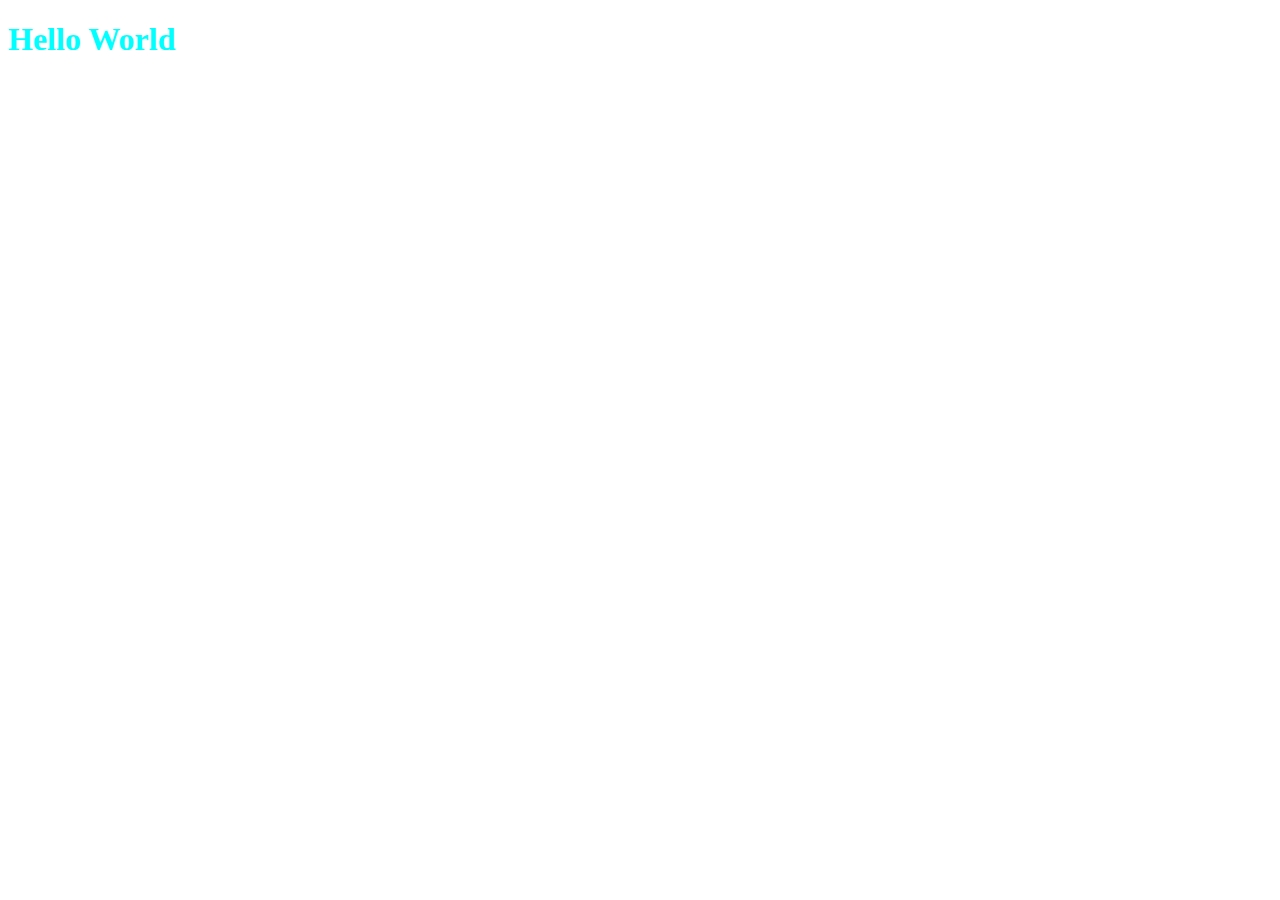
==== index.html @ e7db72a6 "Created index.html" ====
<!DOCTYPE html>
<html lang="en">
<head>
  <meta charset="UTF-8">
  <meta http-equiv="X-UA-Compatible" content="IE=edge">
  <meta name="viewport" content="width=device-width, initial-scale=1.0">
  <link rel="stylesheet" href="style.css">
  <title>Document</title>
</head>
<body>
  <h1 class="h1 h1_style">Hello World</h1>
</body>
</html>
---- style.css ----
.h1_style{
  color: aqua;
}
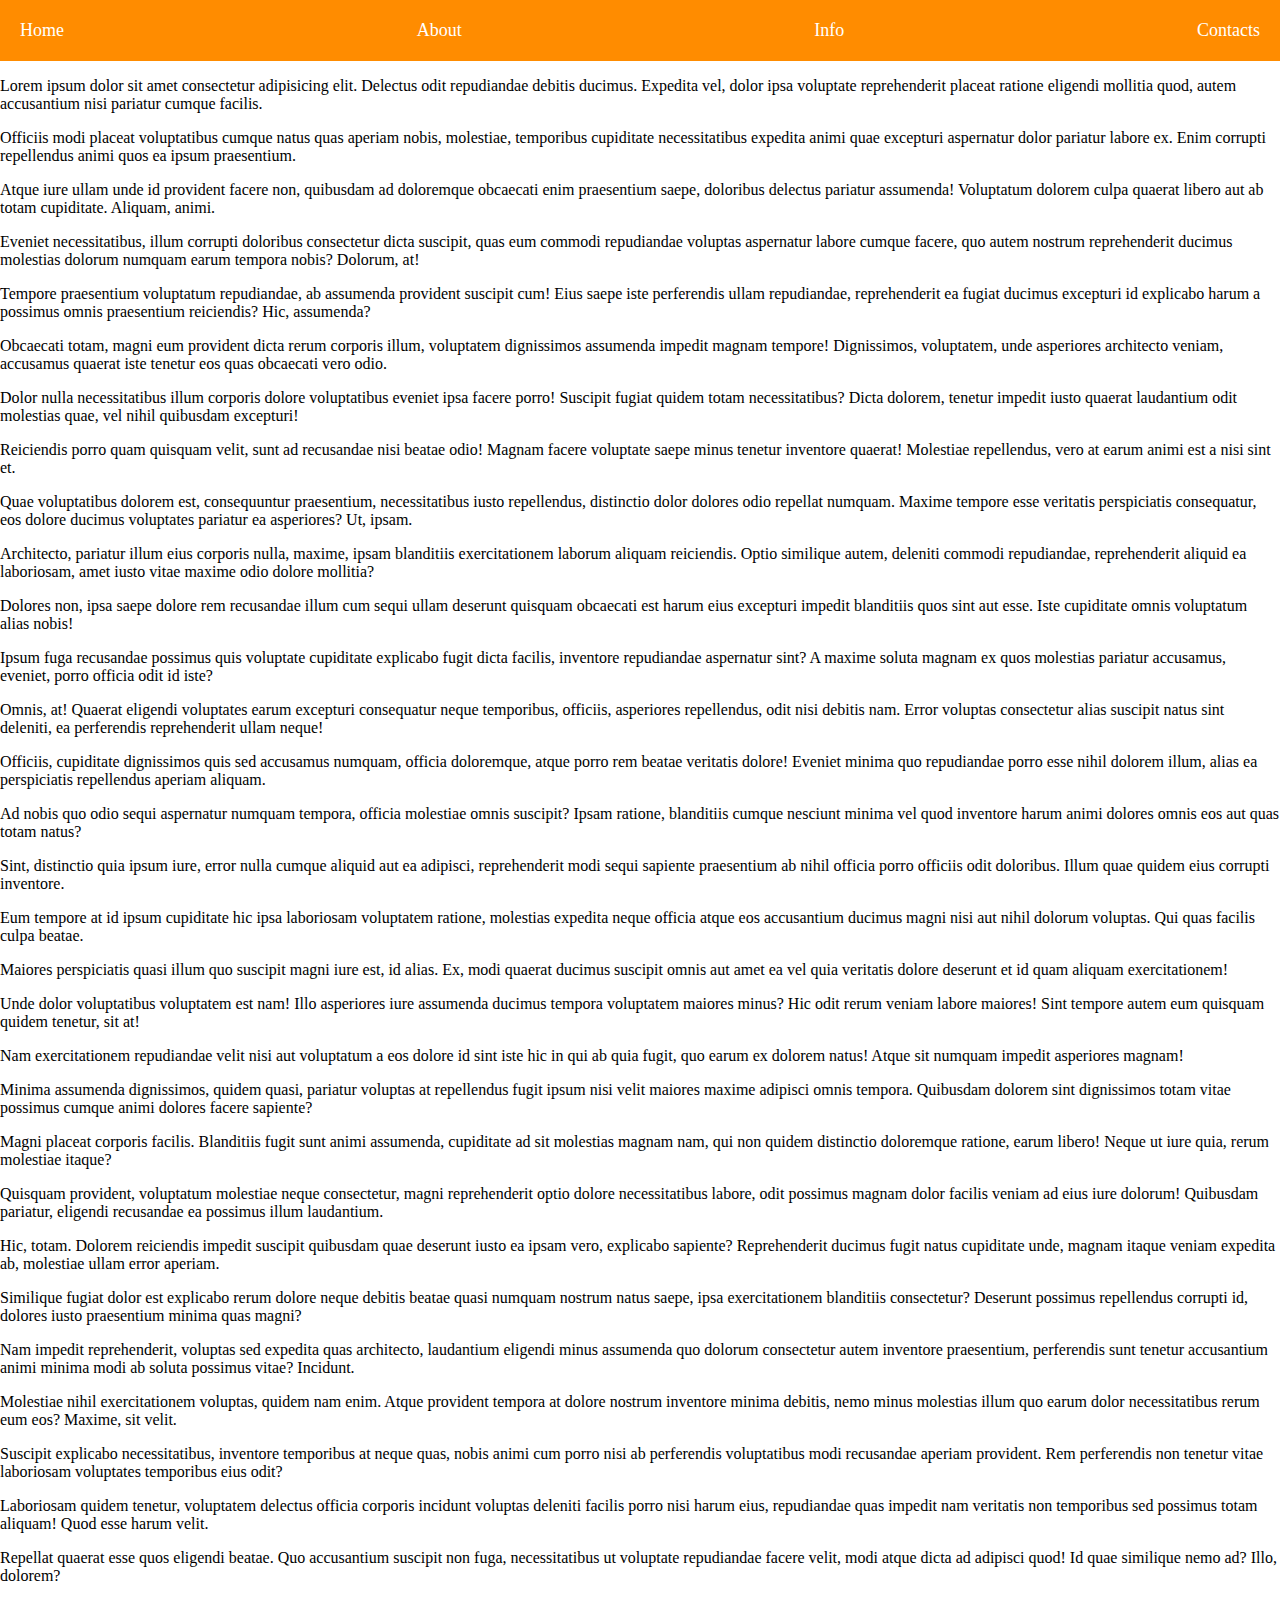
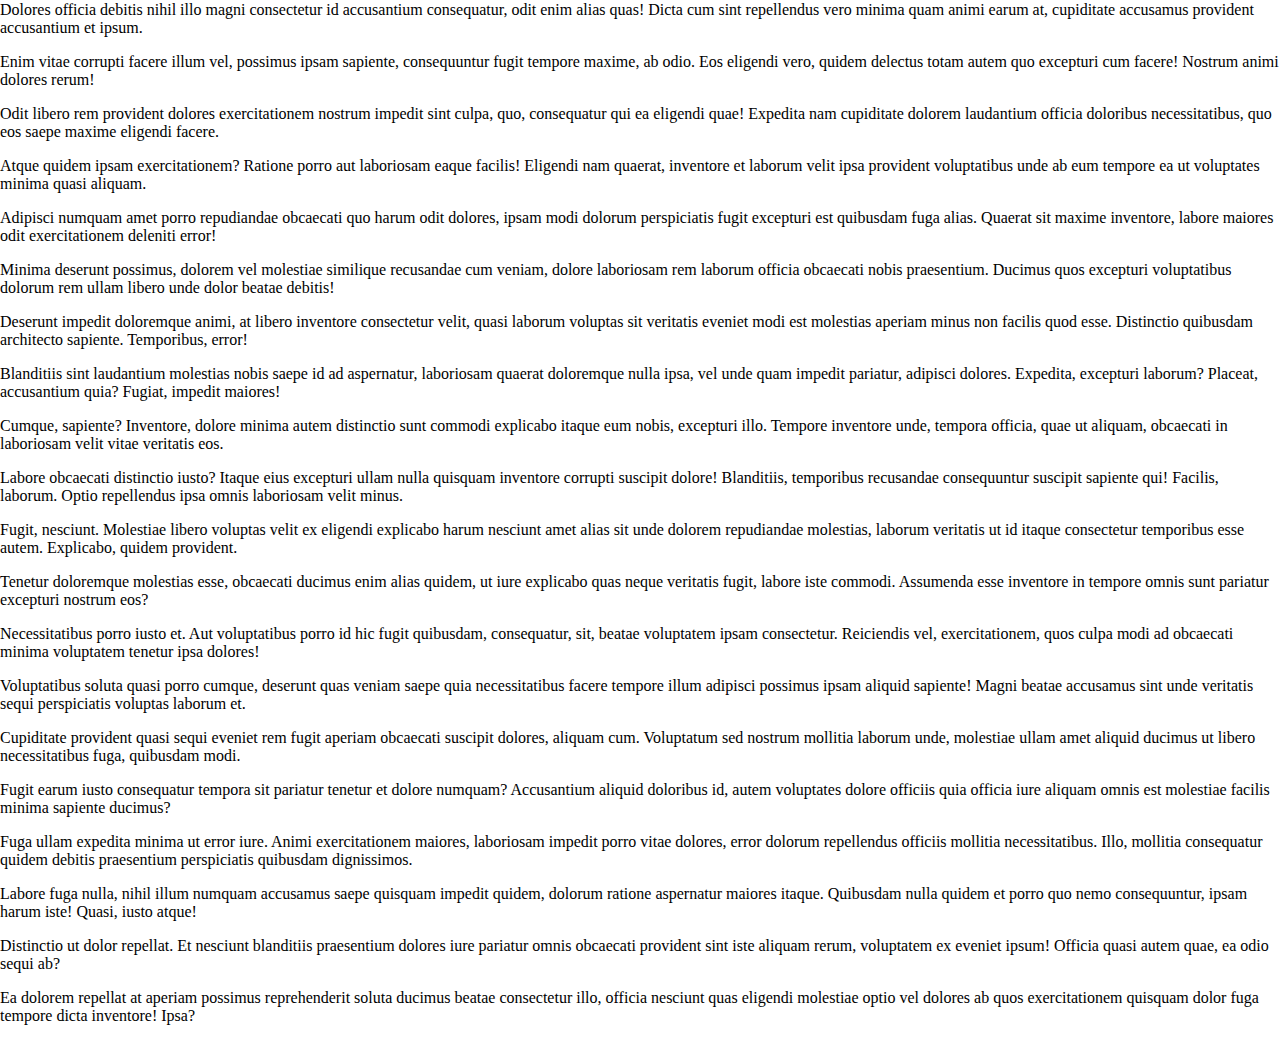
==== commit 13371770: "Navigation" ====
--- a/index.html
+++ b/index.html
@@ -8,6 +8,74 @@
   <title>Document</title>
 </head>
 <body>
-  <h1 class="h1 h1_style">Hello World</h1>
+  
+  <nav class="nav1">
+    <ul class="ul1">
+      <li><a href="index.html">Home</a></li>
+      <li><a href="about.html">About</a></li>
+      <li><a href="info.html">Info</a></li>
+      <li><a href="contact.html">Contacts</a></li>
+
+
+
+     
+
+        
+      
+    </ul>
+  </nav>
+
+  <p>Lorem ipsum dolor sit amet consectetur adipisicing elit. Delectus odit repudiandae debitis ducimus. Expedita vel, dolor ipsa voluptate reprehenderit placeat ratione eligendi mollitia quod, autem accusantium nisi pariatur cumque facilis.</p>
+  <p>Officiis modi placeat voluptatibus cumque natus quas aperiam nobis, molestiae, temporibus cupiditate necessitatibus expedita animi quae excepturi aspernatur dolor pariatur labore ex. Enim corrupti repellendus animi quos ea ipsum praesentium.</p>
+  <p>Atque iure ullam unde id provident facere non, quibusdam ad doloremque obcaecati enim praesentium saepe, doloribus delectus pariatur assumenda! Voluptatum dolorem culpa quaerat libero aut ab totam cupiditate. Aliquam, animi.</p>
+  <p>Eveniet necessitatibus, illum corrupti doloribus consectetur dicta suscipit, quas eum commodi repudiandae voluptas aspernatur labore cumque facere, quo autem nostrum reprehenderit ducimus molestias dolorum numquam earum tempora nobis? Dolorum, at!</p>
+  <p>Tempore praesentium voluptatum repudiandae, ab assumenda provident suscipit cum! Eius saepe iste perferendis ullam repudiandae, reprehenderit ea fugiat ducimus excepturi id explicabo harum a possimus omnis praesentium reiciendis? Hic, assumenda?</p>
+  <p>Obcaecati totam, magni eum provident dicta rerum corporis illum, voluptatem dignissimos assumenda impedit magnam tempore! Dignissimos, voluptatem, unde asperiores architecto veniam, accusamus quaerat iste tenetur eos quas obcaecati vero odio.</p>
+  <p>Dolor nulla necessitatibus illum corporis dolore voluptatibus eveniet ipsa facere porro! Suscipit fugiat quidem totam necessitatibus? Dicta dolorem, tenetur impedit iusto quaerat laudantium odit molestias quae, vel nihil quibusdam excepturi!</p>
+  <p>Reiciendis porro quam quisquam velit, sunt ad recusandae nisi beatae odio! Magnam facere voluptate saepe minus tenetur inventore quaerat! Molestiae repellendus, vero at earum animi est a nisi sint et.</p>
+  <p>Quae voluptatibus dolorem est, consequuntur praesentium, necessitatibus iusto repellendus, distinctio dolor dolores odio repellat numquam. Maxime tempore esse veritatis perspiciatis consequatur, eos dolore ducimus voluptates pariatur ea asperiores? Ut, ipsam.</p>
+  <p>Architecto, pariatur illum eius corporis nulla, maxime, ipsam blanditiis exercitationem laborum aliquam reiciendis. Optio similique autem, deleniti commodi repudiandae, reprehenderit aliquid ea laboriosam, amet iusto vitae maxime odio dolore mollitia?</p>
+  <p>Dolores non, ipsa saepe dolore rem recusandae illum cum sequi ullam deserunt quisquam obcaecati est harum eius excepturi impedit blanditiis quos sint aut esse. Iste cupiditate omnis voluptatum alias nobis!</p>
+  <p>Ipsum fuga recusandae possimus quis voluptate cupiditate explicabo fugit dicta facilis, inventore repudiandae aspernatur sint? A maxime soluta magnam ex quos molestias pariatur accusamus, eveniet, porro officia odit id iste?</p>
+  <p>Omnis, at! Quaerat eligendi voluptates earum excepturi consequatur neque temporibus, officiis, asperiores repellendus, odit nisi debitis nam. Error voluptas consectetur alias suscipit natus sint deleniti, ea perferendis reprehenderit ullam neque!</p>
+  <p>Officiis, cupiditate dignissimos quis sed accusamus numquam, officia doloremque, atque porro rem beatae veritatis dolore! Eveniet minima quo repudiandae porro esse nihil dolorem illum, alias ea perspiciatis repellendus aperiam aliquam.</p>
+  <p>Ad nobis quo odio sequi aspernatur numquam tempora, officia molestiae omnis suscipit? Ipsam ratione, blanditiis cumque nesciunt minima vel quod inventore harum animi dolores omnis eos aut quas totam natus?</p>
+  <p>Sint, distinctio quia ipsum iure, error nulla cumque aliquid aut ea adipisci, reprehenderit modi sequi sapiente praesentium ab nihil officia porro officiis odit doloribus. Illum quae quidem eius corrupti inventore.</p>
+  <p>Eum tempore at id ipsum cupiditate hic ipsa laboriosam voluptatem ratione, molestias expedita neque officia atque eos accusantium ducimus magni nisi aut nihil dolorum voluptas. Qui quas facilis culpa beatae.</p>
+  <p>Maiores perspiciatis quasi illum quo suscipit magni iure est, id alias. Ex, modi quaerat ducimus suscipit omnis aut amet ea vel quia veritatis dolore deserunt et id quam aliquam exercitationem!</p>
+  <p>Unde dolor voluptatibus voluptatem est nam! Illo asperiores iure assumenda ducimus tempora voluptatem maiores minus? Hic odit rerum veniam labore maiores! Sint tempore autem eum quisquam quidem tenetur, sit at!</p>
+  <p>Nam exercitationem repudiandae velit nisi aut voluptatum a eos dolore id sint iste hic in qui ab quia fugit, quo earum ex dolorem natus! Atque sit numquam impedit asperiores magnam!</p>
+  <p>Minima assumenda dignissimos, quidem quasi, pariatur voluptas at repellendus fugit ipsum nisi velit maiores maxime adipisci omnis tempora. Quibusdam dolorem sint dignissimos totam vitae possimus cumque animi dolores facere sapiente?</p>
+  <p>Magni placeat corporis facilis. Blanditiis fugit sunt animi assumenda, cupiditate ad sit molestias magnam nam, qui non quidem distinctio doloremque ratione, earum libero! Neque ut iure quia, rerum molestiae itaque?</p>
+  <p>Quisquam provident, voluptatum molestiae neque consectetur, magni reprehenderit optio dolore necessitatibus labore, odit possimus magnam dolor facilis veniam ad eius iure dolorum! Quibusdam pariatur, eligendi recusandae ea possimus illum laudantium.</p>
+  <p>Hic, totam. Dolorem reiciendis impedit suscipit quibusdam quae deserunt iusto ea ipsam vero, explicabo sapiente? Reprehenderit ducimus fugit natus cupiditate unde, magnam itaque veniam expedita ab, molestiae ullam error aperiam.</p>
+  <p>Similique fugiat dolor est explicabo rerum dolore neque debitis beatae quasi numquam nostrum natus saepe, ipsa exercitationem blanditiis consectetur? Deserunt possimus repellendus corrupti id, dolores iusto praesentium minima quas magni?</p>
+  <p>Nam impedit reprehenderit, voluptas sed expedita quas architecto, laudantium eligendi minus assumenda quo dolorum consectetur autem inventore praesentium, perferendis sunt tenetur accusantium animi minima modi ab soluta possimus vitae? Incidunt.</p>
+  <p>Molestiae nihil exercitationem voluptas, quidem nam enim. Atque provident tempora at dolore nostrum inventore minima debitis, nemo minus molestias illum quo earum dolor necessitatibus rerum eum eos? Maxime, sit velit.</p>
+  <p>Suscipit explicabo necessitatibus, inventore temporibus at neque quas, nobis animi cum porro nisi ab perferendis voluptatibus modi recusandae aperiam provident. Rem perferendis non tenetur vitae laboriosam voluptates temporibus eius odit?</p>
+  <p>Laboriosam quidem tenetur, voluptatem delectus officia corporis incidunt voluptas deleniti facilis porro nisi harum eius, repudiandae quas impedit nam veritatis non temporibus sed possimus totam aliquam! Quod esse harum velit.</p>
+  <p>Repellat quaerat esse quos eligendi beatae. Quo accusantium suscipit non fuga, necessitatibus ut voluptate repudiandae facere velit, modi atque dicta ad adipisci quod! Id quae similique nemo ad? Illo, dolorem?</p>
+  <p>Dolores officia debitis nihil illo magni consectetur id accusantium consequatur, odit enim alias quas! Dicta cum sint repellendus vero minima quam animi earum at, cupiditate accusamus provident accusantium et ipsum.</p>
+  <p>Enim vitae corrupti facere illum vel, possimus ipsam sapiente, consequuntur fugit tempore maxime, ab odio. Eos eligendi vero, quidem delectus totam autem quo excepturi cum facere! Nostrum animi dolores rerum!</p>
+  <p>Odit libero rem provident dolores exercitationem nostrum impedit sint culpa, quo, consequatur qui ea eligendi quae! Expedita nam cupiditate dolorem laudantium officia doloribus necessitatibus, quo eos saepe maxime eligendi facere.</p>
+  <p>Atque quidem ipsam exercitationem? Ratione porro aut laboriosam eaque facilis! Eligendi nam quaerat, inventore et laborum velit ipsa provident voluptatibus unde ab eum tempore ea ut voluptates minima quasi aliquam.</p>
+  <p>Adipisci numquam amet porro repudiandae obcaecati quo harum odit dolores, ipsam modi dolorum perspiciatis fugit excepturi est quibusdam fuga alias. Quaerat sit maxime inventore, labore maiores odit exercitationem deleniti error!</p>
+  <p>Minima deserunt possimus, dolorem vel molestiae similique recusandae cum veniam, dolore laboriosam rem laborum officia obcaecati nobis praesentium. Ducimus quos excepturi voluptatibus dolorum rem ullam libero unde dolor beatae debitis!</p>
+  <p>Deserunt impedit doloremque animi, at libero inventore consectetur velit, quasi laborum voluptas sit veritatis eveniet modi est molestias aperiam minus non facilis quod esse. Distinctio quibusdam architecto sapiente. Temporibus, error!</p>
+  <p>Blanditiis sint laudantium molestias nobis saepe id ad aspernatur, laboriosam quaerat doloremque nulla ipsa, vel unde quam impedit pariatur, adipisci dolores. Expedita, excepturi laborum? Placeat, accusantium quia? Fugiat, impedit maiores!</p>
+  <p>Cumque, sapiente? Inventore, dolore minima autem distinctio sunt commodi explicabo itaque eum nobis, excepturi illo. Tempore inventore unde, tempora officia, quae ut aliquam, obcaecati in laboriosam velit vitae veritatis eos.</p>
+  <p>Labore obcaecati distinctio iusto? Itaque eius excepturi ullam nulla quisquam inventore corrupti suscipit dolore! Blanditiis, temporibus recusandae consequuntur suscipit sapiente qui! Facilis, laborum. Optio repellendus ipsa omnis laboriosam velit minus.</p>
+  <p>Fugit, nesciunt. Molestiae libero voluptas velit ex eligendi explicabo harum nesciunt amet alias sit unde dolorem repudiandae molestias, laborum veritatis ut id itaque consectetur temporibus esse autem. Explicabo, quidem provident.</p>
+  <p>Tenetur doloremque molestias esse, obcaecati ducimus enim alias quidem, ut iure explicabo quas neque veritatis fugit, labore iste commodi. Assumenda esse inventore in tempore omnis sunt pariatur excepturi nostrum eos?</p>
+  <p>Necessitatibus porro iusto et. Aut voluptatibus porro id hic fugit quibusdam, consequatur, sit, beatae voluptatem ipsam consectetur. Reiciendis vel, exercitationem, quos culpa modi ad obcaecati minima voluptatem tenetur ipsa dolores!</p>
+  <p>Voluptatibus soluta quasi porro cumque, deserunt quas veniam saepe quia necessitatibus facere tempore illum adipisci possimus ipsam aliquid sapiente! Magni beatae accusamus sint unde veritatis sequi perspiciatis voluptas laborum et.</p>
+  <p>Cupiditate provident quasi sequi eveniet rem fugit aperiam obcaecati suscipit dolores, aliquam cum. Voluptatum sed nostrum mollitia laborum unde, molestiae ullam amet aliquid ducimus ut libero necessitatibus fuga, quibusdam modi.</p>
+  <p>Fugit earum iusto consequatur tempora sit pariatur tenetur et dolore numquam? Accusantium aliquid doloribus id, autem voluptates dolore officiis quia officia iure aliquam omnis est molestiae facilis minima sapiente ducimus?</p>
+  <p>Fuga ullam expedita minima ut error iure. Animi exercitationem maiores, laboriosam impedit porro vitae dolores, error dolorum repellendus officiis mollitia necessitatibus. Illo, mollitia consequatur quidem debitis praesentium perspiciatis quibusdam dignissimos.</p>
+  <p>Labore fuga nulla, nihil illum numquam accusamus saepe quisquam impedit quidem, dolorum ratione aspernatur maiores itaque. Quibusdam nulla quidem et porro quo nemo consequuntur, ipsam harum iste! Quasi, iusto atque!</p>
+  <p>Distinctio ut dolor repellat. Et nesciunt blanditiis praesentium dolores iure pariatur omnis obcaecati provident sint iste aliquam rerum, voluptatem ex eveniet ipsum! Officia quasi autem quae, ea odio sequi ab?</p>
+  <p>Ea dolorem repellat at aperiam possimus reprehenderit soluta ducimus beatae consectetur illo, officia nesciunt quas eligendi molestiae optio vel dolores ab quos exercitationem quisquam dolor fuga tempore dicta inventore! Ipsa?</p>
+
+  
 </body>
 </html>--- a/style.css
+++ b/style.css
@@ -1,3 +1,58 @@
-.h1_style{
-  color: aqua;
-}+* {
+box-sizing: border-box;
+
+}
+
+body{
+  margin: 0;
+  
+}
+
+.nav1{
+  position: sticky;
+  top:0;
+  left: 0;
+  right: 0;
+
+}
+
+.ul1{
+  display: flex;
+  flex-direction: row;
+  justify-content: space-between;
+  background-color: darkorange;
+  padding: 10px;
+  margin-right: 10px;
+  margin: 0;
+}
+
+
+.nav1 .ul1 li{
+  list-style: none;
+  padding: 10px;
+  text-decoration:none;
+
+}
+
+.nav1 .ul1 li a{
+ color: white;
+  text-decoration: none;
+  transition: all 700ms;
+  font-size: 18px;
+
+}
+
+
+.nav1 .ul1 li a:hover{
+   color:yellow;
+   text-decoration: underline;
+   font-size: 19px;
+ 
+}
+
+.nav1 .ul1 li:hover{
+  border: 2px solid red;
+  background-color: orange;
+}
+
+
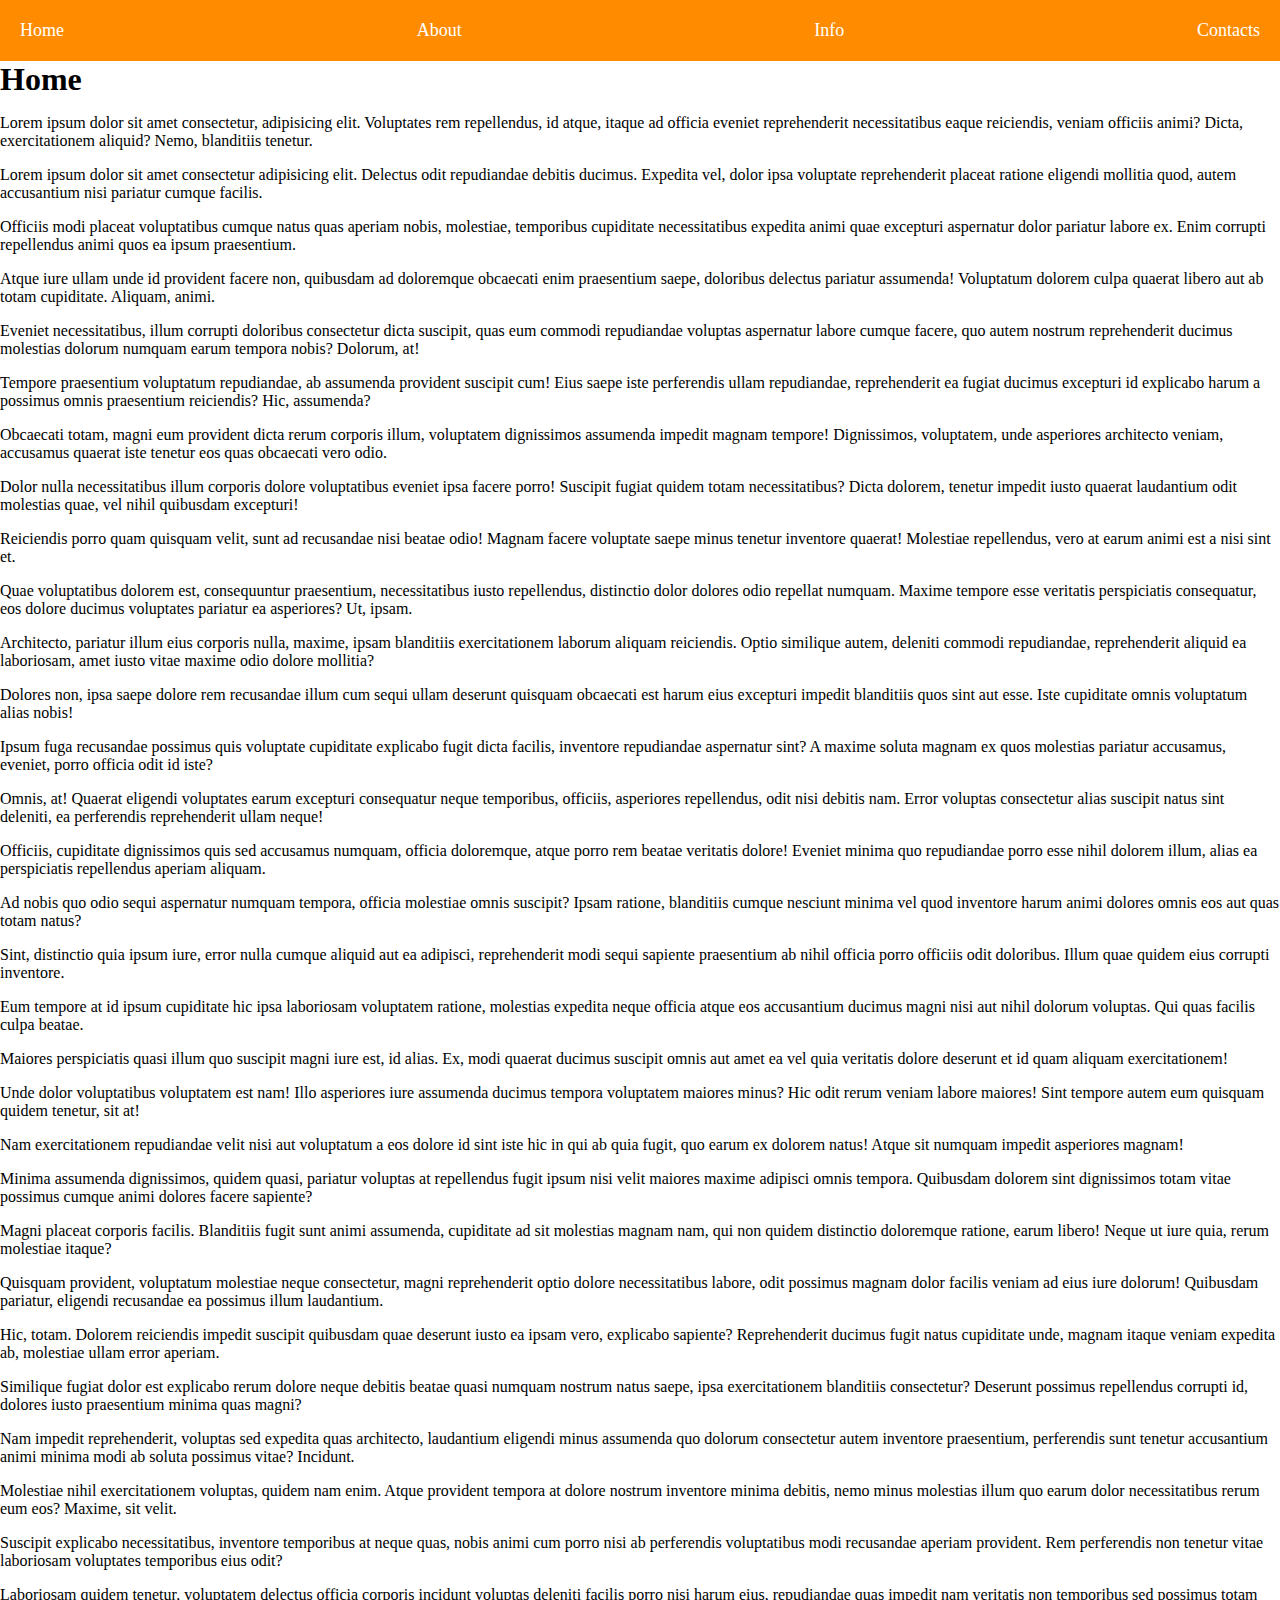
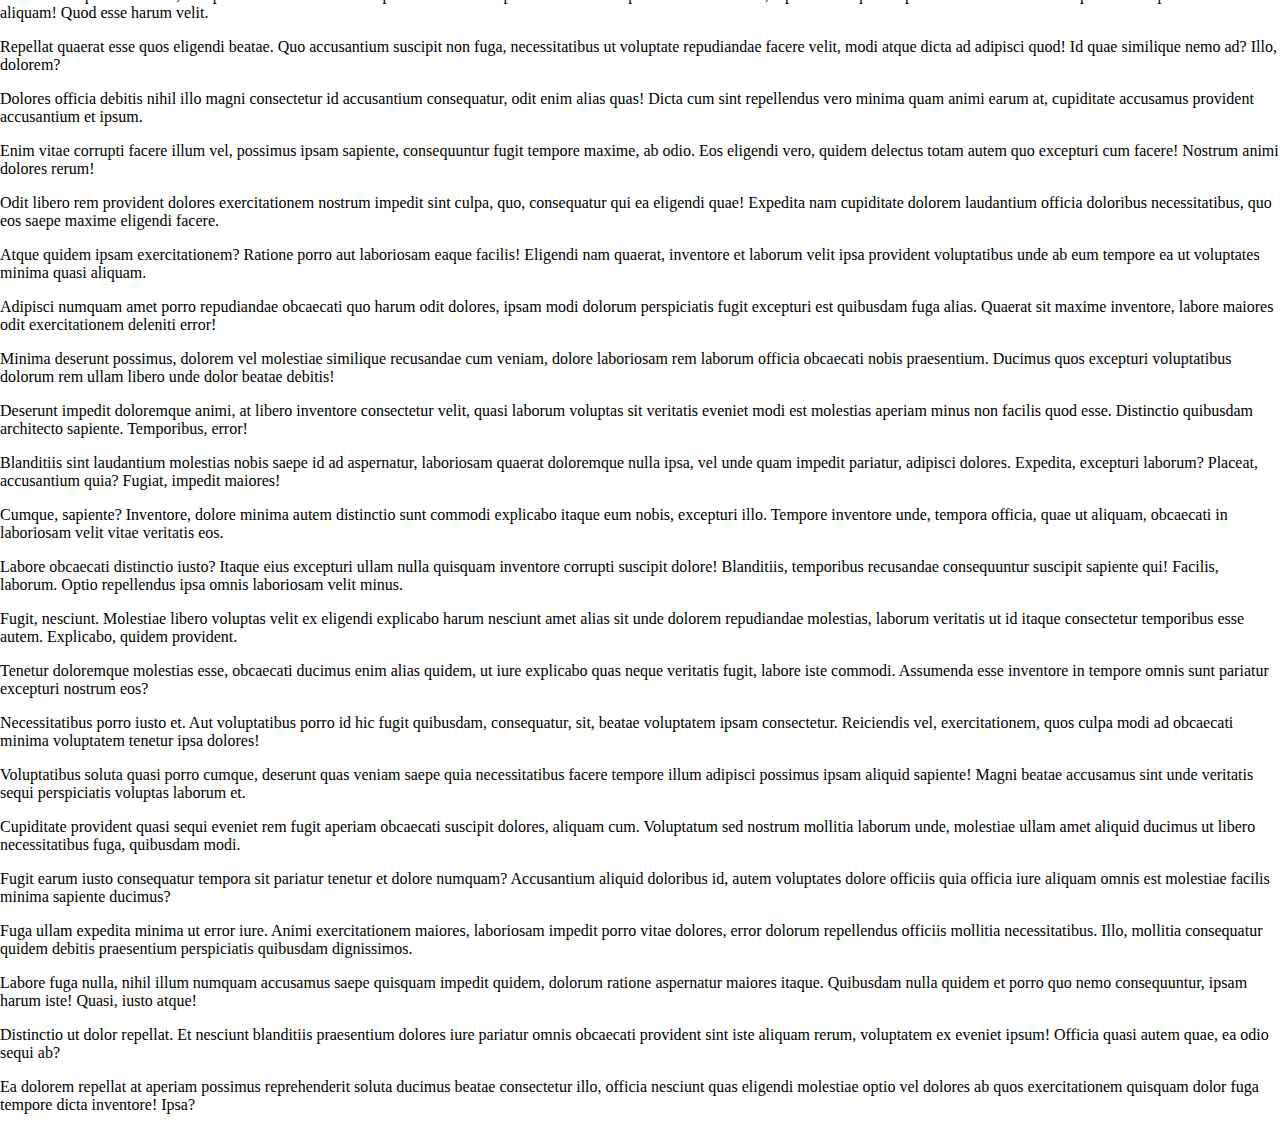
==== commit 7d5d31be: "Create smart site" ====
--- a/index.html
+++ b/index.html
@@ -24,6 +24,11 @@
       
     </ul>
   </nav>
+  <header class="head1">
+    <h1 style="margin: 0;">Home</h1>
+    <p>Lorem ipsum dolor sit amet consectetur, adipisicing elit. Voluptates rem repellendus, id atque, itaque ad officia eveniet reprehenderit necessitatibus eaque reiciendis, veniam officiis animi? Dicta, exercitationem aliquid? Nemo, blanditiis tenetur.</p>
+    
+  </header>
 
   <p>Lorem ipsum dolor sit amet consectetur adipisicing elit. Delectus odit repudiandae debitis ducimus. Expedita vel, dolor ipsa voluptate reprehenderit placeat ratione eligendi mollitia quod, autem accusantium nisi pariatur cumque facilis.</p>
   <p>Officiis modi placeat voluptatibus cumque natus quas aperiam nobis, molestiae, temporibus cupiditate necessitatibus expedita animi quae excepturi aspernatur dolor pariatur labore ex. Enim corrupti repellendus animi quos ea ipsum praesentium.</p>
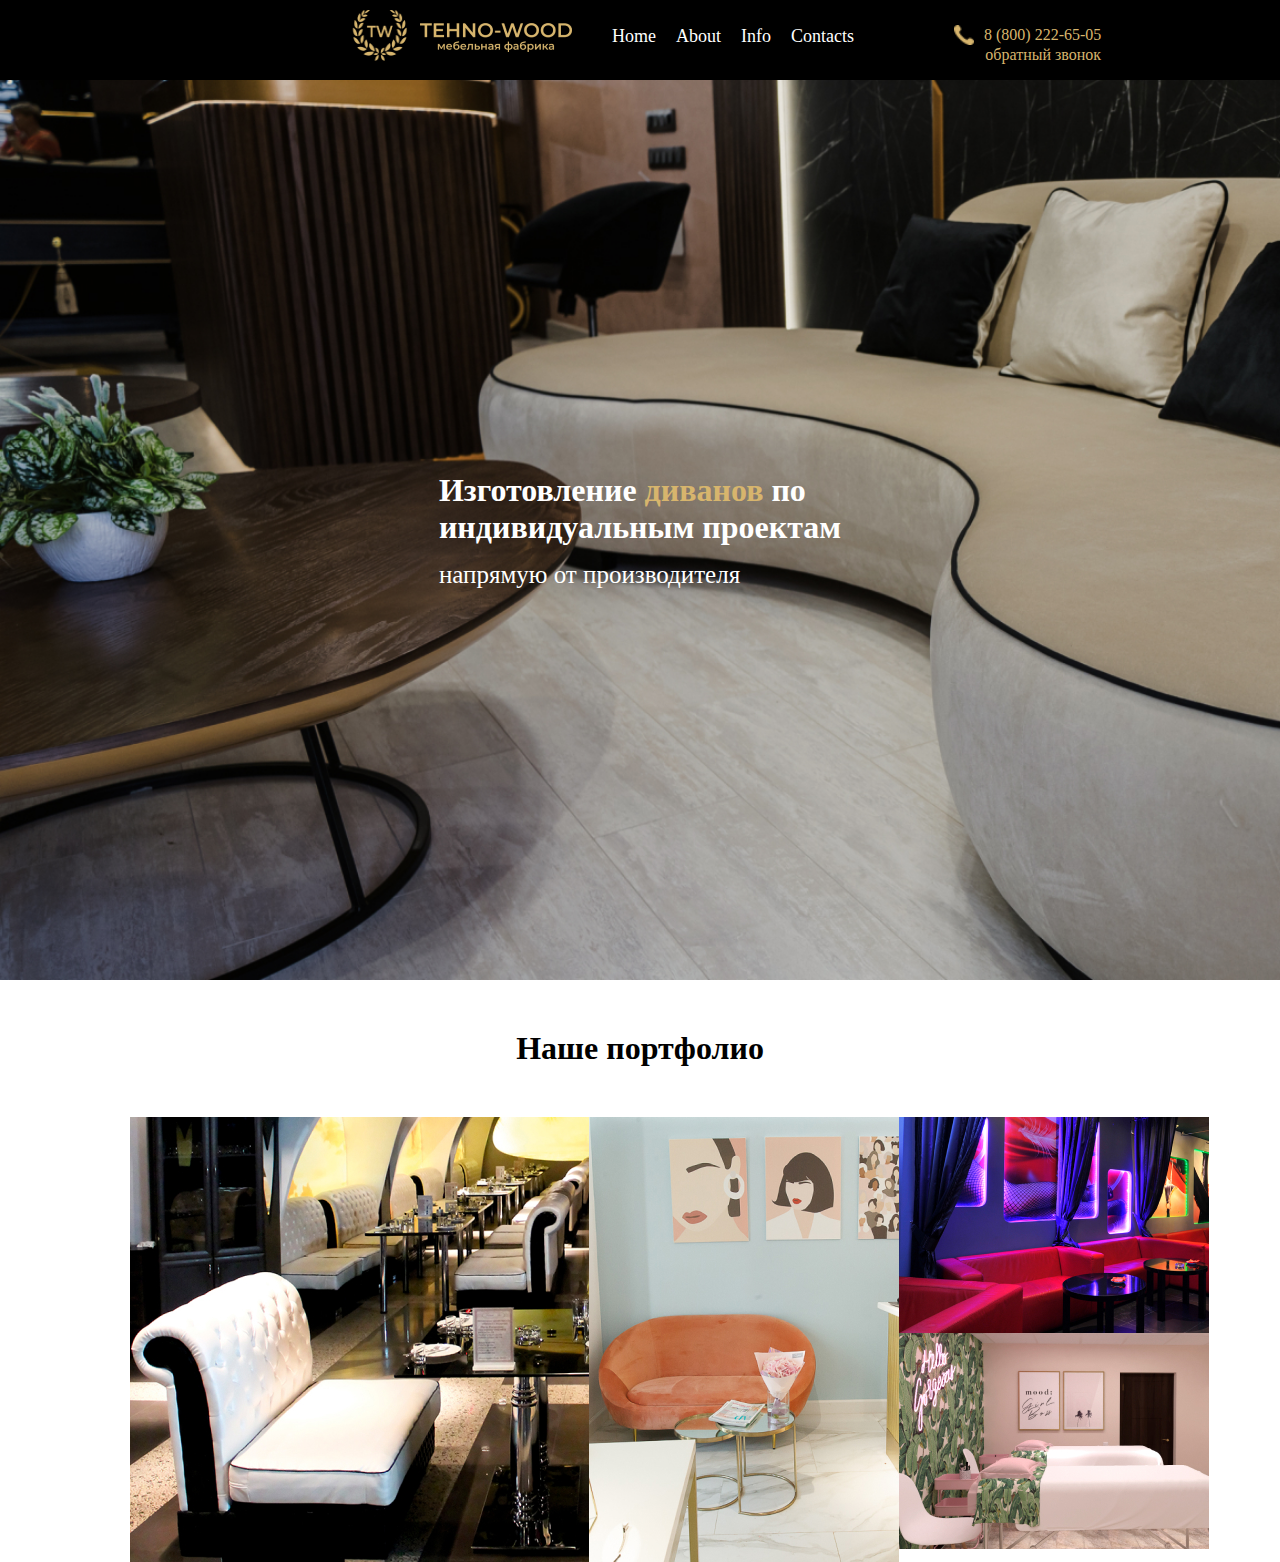
==== commit 31e640c7: "Site" ====
--- a/index.html
+++ b/index.html
@@ -5,82 +5,57 @@
   <meta http-equiv="X-UA-Compatible" content="IE=edge">
   <meta name="viewport" content="width=device-width, initial-scale=1.0">
   <link rel="stylesheet" href="style.css">
-  <title>Document</title>
+  <title>About</title>
 </head>
 <body>
   
-  <nav class="nav1">
-    <ul class="ul1">
-      <li><a href="index.html">Home</a></li>
-      <li><a href="about.html">About</a></li>
-      <li><a href="info.html">Info</a></li>
-      <li><a href="contact.html">Contacts</a></li>
+    
+    <nav class="nav1">
+      
+      <ul class="ul1">
+        <img class="img_logo" src="/images/Салон Мебели пнг 1.png">
+        <img class="img_text_logo" src="/images/Салон Мебели пнг 2.png">
+        <li><a href="index.html">Home</a></li>
+        <li><a href="about.html">About</a></li>
+        <li><a href="info.html">Info</a></li>
+        <li><a href="contact.html">Contacts</a></li>
+        <img class="telef_logo" src="/images/Vector.png" alt="vector">
+        <p class="number">8 (800) 222-65-05</p>
+        <p class="back_call">обратный звонок</p>
+        
+  
+       
+  
+          
+        
+      </ul>
+    </nav>
 
+    <header class="main_head">
+       <h1>Изготовление <mark style="color: #D7B56D;background-color:transparent ">диванов</mark> по<br>
+        индивидуальным проектам<br><p style="font-weight: 100; margin: 15px 0 0 0; font-size: 25px;">напрямую от производителя</p></h1>
+      
+        
+    </header>
+    <main>
+      <h1 style="text-align: center; margin: 50px 0px;" >Наше портфолио</h1>
+      <div class="portfol">
+      
+      
+      <img src="images/IMG_0157 1.jpg">
+      <img src="/images/067 1.jpg"> 
+      <img id="im3" src="/images/_DSC3024 1.jpg">
+      <img id="im4" src="/images/V70003 1.jpg">
+     
+      </div>
 
+      <div class="form_back">
 
-     
-
-        
+      </div>
       
-    </ul>
-  </nav>
-  <header class="head1">
-    <h1 style="margin: 0;">Home</h1>
-    <p>Lorem ipsum dolor sit amet consectetur, adipisicing elit. Voluptates rem repellendus, id atque, itaque ad officia eveniet reprehenderit necessitatibus eaque reiciendis, veniam officiis animi? Dicta, exercitationem aliquid? Nemo, blanditiis tenetur.</p>
-    
-  </header>
-
-  <p>Lorem ipsum dolor sit amet consectetur adipisicing elit. Delectus odit repudiandae debitis ducimus. Expedita vel, dolor ipsa voluptate reprehenderit placeat ratione eligendi mollitia quod, autem accusantium nisi pariatur cumque facilis.</p>
-  <p>Officiis modi placeat voluptatibus cumque natus quas aperiam nobis, molestiae, temporibus cupiditate necessitatibus expedita animi quae excepturi aspernatur dolor pariatur labore ex. Enim corrupti repellendus animi quos ea ipsum praesentium.</p>
-  <p>Atque iure ullam unde id provident facere non, quibusdam ad doloremque obcaecati enim praesentium saepe, doloribus delectus pariatur assumenda! Voluptatum dolorem culpa quaerat libero aut ab totam cupiditate. Aliquam, animi.</p>
-  <p>Eveniet necessitatibus, illum corrupti doloribus consectetur dicta suscipit, quas eum commodi repudiandae voluptas aspernatur labore cumque facere, quo autem nostrum reprehenderit ducimus molestias dolorum numquam earum tempora nobis? Dolorum, at!</p>
-  <p>Tempore praesentium voluptatum repudiandae, ab assumenda provident suscipit cum! Eius saepe iste perferendis ullam repudiandae, reprehenderit ea fugiat ducimus excepturi id explicabo harum a possimus omnis praesentium reiciendis? Hic, assumenda?</p>
-  <p>Obcaecati totam, magni eum provident dicta rerum corporis illum, voluptatem dignissimos assumenda impedit magnam tempore! Dignissimos, voluptatem, unde asperiores architecto veniam, accusamus quaerat iste tenetur eos quas obcaecati vero odio.</p>
-  <p>Dolor nulla necessitatibus illum corporis dolore voluptatibus eveniet ipsa facere porro! Suscipit fugiat quidem totam necessitatibus? Dicta dolorem, tenetur impedit iusto quaerat laudantium odit molestias quae, vel nihil quibusdam excepturi!</p>
-  <p>Reiciendis porro quam quisquam velit, sunt ad recusandae nisi beatae odio! Magnam facere voluptate saepe minus tenetur inventore quaerat! Molestiae repellendus, vero at earum animi est a nisi sint et.</p>
-  <p>Quae voluptatibus dolorem est, consequuntur praesentium, necessitatibus iusto repellendus, distinctio dolor dolores odio repellat numquam. Maxime tempore esse veritatis perspiciatis consequatur, eos dolore ducimus voluptates pariatur ea asperiores? Ut, ipsam.</p>
-  <p>Architecto, pariatur illum eius corporis nulla, maxime, ipsam blanditiis exercitationem laborum aliquam reiciendis. Optio similique autem, deleniti commodi repudiandae, reprehenderit aliquid ea laboriosam, amet iusto vitae maxime odio dolore mollitia?</p>
-  <p>Dolores non, ipsa saepe dolore rem recusandae illum cum sequi ullam deserunt quisquam obcaecati est harum eius excepturi impedit blanditiis quos sint aut esse. Iste cupiditate omnis voluptatum alias nobis!</p>
-  <p>Ipsum fuga recusandae possimus quis voluptate cupiditate explicabo fugit dicta facilis, inventore repudiandae aspernatur sint? A maxime soluta magnam ex quos molestias pariatur accusamus, eveniet, porro officia odit id iste?</p>
-  <p>Omnis, at! Quaerat eligendi voluptates earum excepturi consequatur neque temporibus, officiis, asperiores repellendus, odit nisi debitis nam. Error voluptas consectetur alias suscipit natus sint deleniti, ea perferendis reprehenderit ullam neque!</p>
-  <p>Officiis, cupiditate dignissimos quis sed accusamus numquam, officia doloremque, atque porro rem beatae veritatis dolore! Eveniet minima quo repudiandae porro esse nihil dolorem illum, alias ea perspiciatis repellendus aperiam aliquam.</p>
-  <p>Ad nobis quo odio sequi aspernatur numquam tempora, officia molestiae omnis suscipit? Ipsam ratione, blanditiis cumque nesciunt minima vel quod inventore harum animi dolores omnis eos aut quas totam natus?</p>
-  <p>Sint, distinctio quia ipsum iure, error nulla cumque aliquid aut ea adipisci, reprehenderit modi sequi sapiente praesentium ab nihil officia porro officiis odit doloribus. Illum quae quidem eius corrupti inventore.</p>
-  <p>Eum tempore at id ipsum cupiditate hic ipsa laboriosam voluptatem ratione, molestias expedita neque officia atque eos accusantium ducimus magni nisi aut nihil dolorum voluptas. Qui quas facilis culpa beatae.</p>
-  <p>Maiores perspiciatis quasi illum quo suscipit magni iure est, id alias. Ex, modi quaerat ducimus suscipit omnis aut amet ea vel quia veritatis dolore deserunt et id quam aliquam exercitationem!</p>
-  <p>Unde dolor voluptatibus voluptatem est nam! Illo asperiores iure assumenda ducimus tempora voluptatem maiores minus? Hic odit rerum veniam labore maiores! Sint tempore autem eum quisquam quidem tenetur, sit at!</p>
-  <p>Nam exercitationem repudiandae velit nisi aut voluptatum a eos dolore id sint iste hic in qui ab quia fugit, quo earum ex dolorem natus! Atque sit numquam impedit asperiores magnam!</p>
-  <p>Minima assumenda dignissimos, quidem quasi, pariatur voluptas at repellendus fugit ipsum nisi velit maiores maxime adipisci omnis tempora. Quibusdam dolorem sint dignissimos totam vitae possimus cumque animi dolores facere sapiente?</p>
-  <p>Magni placeat corporis facilis. Blanditiis fugit sunt animi assumenda, cupiditate ad sit molestias magnam nam, qui non quidem distinctio doloremque ratione, earum libero! Neque ut iure quia, rerum molestiae itaque?</p>
-  <p>Quisquam provident, voluptatum molestiae neque consectetur, magni reprehenderit optio dolore necessitatibus labore, odit possimus magnam dolor facilis veniam ad eius iure dolorum! Quibusdam pariatur, eligendi recusandae ea possimus illum laudantium.</p>
-  <p>Hic, totam. Dolorem reiciendis impedit suscipit quibusdam quae deserunt iusto ea ipsam vero, explicabo sapiente? Reprehenderit ducimus fugit natus cupiditate unde, magnam itaque veniam expedita ab, molestiae ullam error aperiam.</p>
-  <p>Similique fugiat dolor est explicabo rerum dolore neque debitis beatae quasi numquam nostrum natus saepe, ipsa exercitationem blanditiis consectetur? Deserunt possimus repellendus corrupti id, dolores iusto praesentium minima quas magni?</p>
-  <p>Nam impedit reprehenderit, voluptas sed expedita quas architecto, laudantium eligendi minus assumenda quo dolorum consectetur autem inventore praesentium, perferendis sunt tenetur accusantium animi minima modi ab soluta possimus vitae? Incidunt.</p>
-  <p>Molestiae nihil exercitationem voluptas, quidem nam enim. Atque provident tempora at dolore nostrum inventore minima debitis, nemo minus molestias illum quo earum dolor necessitatibus rerum eum eos? Maxime, sit velit.</p>
-  <p>Suscipit explicabo necessitatibus, inventore temporibus at neque quas, nobis animi cum porro nisi ab perferendis voluptatibus modi recusandae aperiam provident. Rem perferendis non tenetur vitae laboriosam voluptates temporibus eius odit?</p>
-  <p>Laboriosam quidem tenetur, voluptatem delectus officia corporis incidunt voluptas deleniti facilis porro nisi harum eius, repudiandae quas impedit nam veritatis non temporibus sed possimus totam aliquam! Quod esse harum velit.</p>
-  <p>Repellat quaerat esse quos eligendi beatae. Quo accusantium suscipit non fuga, necessitatibus ut voluptate repudiandae facere velit, modi atque dicta ad adipisci quod! Id quae similique nemo ad? Illo, dolorem?</p>
-  <p>Dolores officia debitis nihil illo magni consectetur id accusantium consequatur, odit enim alias quas! Dicta cum sint repellendus vero minima quam animi earum at, cupiditate accusamus provident accusantium et ipsum.</p>
-  <p>Enim vitae corrupti facere illum vel, possimus ipsam sapiente, consequuntur fugit tempore maxime, ab odio. Eos eligendi vero, quidem delectus totam autem quo excepturi cum facere! Nostrum animi dolores rerum!</p>
-  <p>Odit libero rem provident dolores exercitationem nostrum impedit sint culpa, quo, consequatur qui ea eligendi quae! Expedita nam cupiditate dolorem laudantium officia doloribus necessitatibus, quo eos saepe maxime eligendi facere.</p>
-  <p>Atque quidem ipsam exercitationem? Ratione porro aut laboriosam eaque facilis! Eligendi nam quaerat, inventore et laborum velit ipsa provident voluptatibus unde ab eum tempore ea ut voluptates minima quasi aliquam.</p>
-  <p>Adipisci numquam amet porro repudiandae obcaecati quo harum odit dolores, ipsam modi dolorum perspiciatis fugit excepturi est quibusdam fuga alias. Quaerat sit maxime inventore, labore maiores odit exercitationem deleniti error!</p>
-  <p>Minima deserunt possimus, dolorem vel molestiae similique recusandae cum veniam, dolore laboriosam rem laborum officia obcaecati nobis praesentium. Ducimus quos excepturi voluptatibus dolorum rem ullam libero unde dolor beatae debitis!</p>
-  <p>Deserunt impedit doloremque animi, at libero inventore consectetur velit, quasi laborum voluptas sit veritatis eveniet modi est molestias aperiam minus non facilis quod esse. Distinctio quibusdam architecto sapiente. Temporibus, error!</p>
-  <p>Blanditiis sint laudantium molestias nobis saepe id ad aspernatur, laboriosam quaerat doloremque nulla ipsa, vel unde quam impedit pariatur, adipisci dolores. Expedita, excepturi laborum? Placeat, accusantium quia? Fugiat, impedit maiores!</p>
-  <p>Cumque, sapiente? Inventore, dolore minima autem distinctio sunt commodi explicabo itaque eum nobis, excepturi illo. Tempore inventore unde, tempora officia, quae ut aliquam, obcaecati in laboriosam velit vitae veritatis eos.</p>
-  <p>Labore obcaecati distinctio iusto? Itaque eius excepturi ullam nulla quisquam inventore corrupti suscipit dolore! Blanditiis, temporibus recusandae consequuntur suscipit sapiente qui! Facilis, laborum. Optio repellendus ipsa omnis laboriosam velit minus.</p>
-  <p>Fugit, nesciunt. Molestiae libero voluptas velit ex eligendi explicabo harum nesciunt amet alias sit unde dolorem repudiandae molestias, laborum veritatis ut id itaque consectetur temporibus esse autem. Explicabo, quidem provident.</p>
-  <p>Tenetur doloremque molestias esse, obcaecati ducimus enim alias quidem, ut iure explicabo quas neque veritatis fugit, labore iste commodi. Assumenda esse inventore in tempore omnis sunt pariatur excepturi nostrum eos?</p>
-  <p>Necessitatibus porro iusto et. Aut voluptatibus porro id hic fugit quibusdam, consequatur, sit, beatae voluptatem ipsam consectetur. Reiciendis vel, exercitationem, quos culpa modi ad obcaecati minima voluptatem tenetur ipsa dolores!</p>
-  <p>Voluptatibus soluta quasi porro cumque, deserunt quas veniam saepe quia necessitatibus facere tempore illum adipisci possimus ipsam aliquid sapiente! Magni beatae accusamus sint unde veritatis sequi perspiciatis voluptas laborum et.</p>
-  <p>Cupiditate provident quasi sequi eveniet rem fugit aperiam obcaecati suscipit dolores, aliquam cum. Voluptatum sed nostrum mollitia laborum unde, molestiae ullam amet aliquid ducimus ut libero necessitatibus fuga, quibusdam modi.</p>
-  <p>Fugit earum iusto consequatur tempora sit pariatur tenetur et dolore numquam? Accusantium aliquid doloribus id, autem voluptates dolore officiis quia officia iure aliquam omnis est molestiae facilis minima sapiente ducimus?</p>
-  <p>Fuga ullam expedita minima ut error iure. Animi exercitationem maiores, laboriosam impedit porro vitae dolores, error dolorum repellendus officiis mollitia necessitatibus. Illo, mollitia consequatur quidem debitis praesentium perspiciatis quibusdam dignissimos.</p>
-  <p>Labore fuga nulla, nihil illum numquam accusamus saepe quisquam impedit quidem, dolorum ratione aspernatur maiores itaque. Quibusdam nulla quidem et porro quo nemo consequuntur, ipsam harum iste! Quasi, iusto atque!</p>
-  <p>Distinctio ut dolor repellat. Et nesciunt blanditiis praesentium dolores iure pariatur omnis obcaecati provident sint iste aliquam rerum, voluptatem ex eveniet ipsum! Officia quasi autem quae, ea odio sequi ab?</p>
-  <p>Ea dolorem repellat at aperiam possimus reprehenderit soluta ducimus beatae consectetur illo, officia nesciunt quas eligendi molestiae optio vel dolores ab quos exercitationem quisquam dolor fuga tempore dicta inventore! Ipsa?</p>
-
+    </main>
+   
   
+ 
 </body>
 </html>--- a/style.css
+++ b/style.css
@@ -19,8 +19,8 @@
 .ul1{
   display: flex;
   flex-direction: row;
-  justify-content: space-between;
-  background-color: darkorange;
+  
+  background-color: black;
   padding: 10px;
   margin-right: 10px;
   margin: 0;
@@ -31,6 +31,7 @@
   list-style: none;
   padding: 10px;
   text-decoration:none;
+  padding-top: 16px;
 
 }
 
@@ -39,20 +40,113 @@
   text-decoration: none;
   transition: all 700ms;
   font-size: 18px;
+  
 
 }
 
 
 .nav1 .ul1 li a:hover{
-   color:yellow;
+   color: #D7B56D;
    text-decoration: underline;
-   font-size: 19px;
+   
  
 }
 
 .nav1 .ul1 li:hover{
-  border: 2px solid red;
-  background-color: orange;
+ color: #D7B56D;
+}
+
+.head1{
+  display: flex;
+  background-image: url(/images/1.jpg);
+  height: 100vh;
+  background-size: cover;
+  color: white;
+  flex-direction: column;
+  align-items: center;
+  justify-content: center;
+}
+
+.img_logo{
+  width: 140px;
+  height: 60px;
+  margin: 0 0 0 300px;
+  
+}
+
+.img_text_logo{
+  
+  height: 36px;
+  width: 152px;
+  transform: translateX(-30px) translateY(6px);
+
+
+}
+
+.logo_all{
+  width: 20px;
+  height: 20px;
 }
 
 
+
+
+.number{
+ text-align: center;
+ color: white;
+ text-align: end;
+ padding-left: 100px;
+ color: #D7B56D;
+
+ 
+}
+
+.telef_logo{
+  width: 20px;
+  height: 20px;
+  transform: translateX(90px) translateY(15px);
+}
+
+.back_call{
+  display: inline-block;
+  color: #D7B56D;
+  align-items: flex-end;
+  transform: translateX(-116px) translateY(20px);
+  
+
+
+}
+
+
+
+.main_head{
+  display: flex;
+  background-image: url(/images/DSC09905\ 2\ \(1\).jpg);
+  height: 100vh;
+  background-size: cover;
+  color: white;
+  flex-direction: column;
+  align-items: center;
+  justify-content: center;
+}
+
+.portfol{
+    display: flex;
+    color: black;
+    /* margin: 140px ; */
+    padding-left: 130px;
+   
+    
+  
+    
+}
+
+#im3{
+   align-self: flex-start;
+}
+
+#im4{
+  align-self: flex-end;
+  transform:translateX(-310px) translateY(-13px);
+}
+
